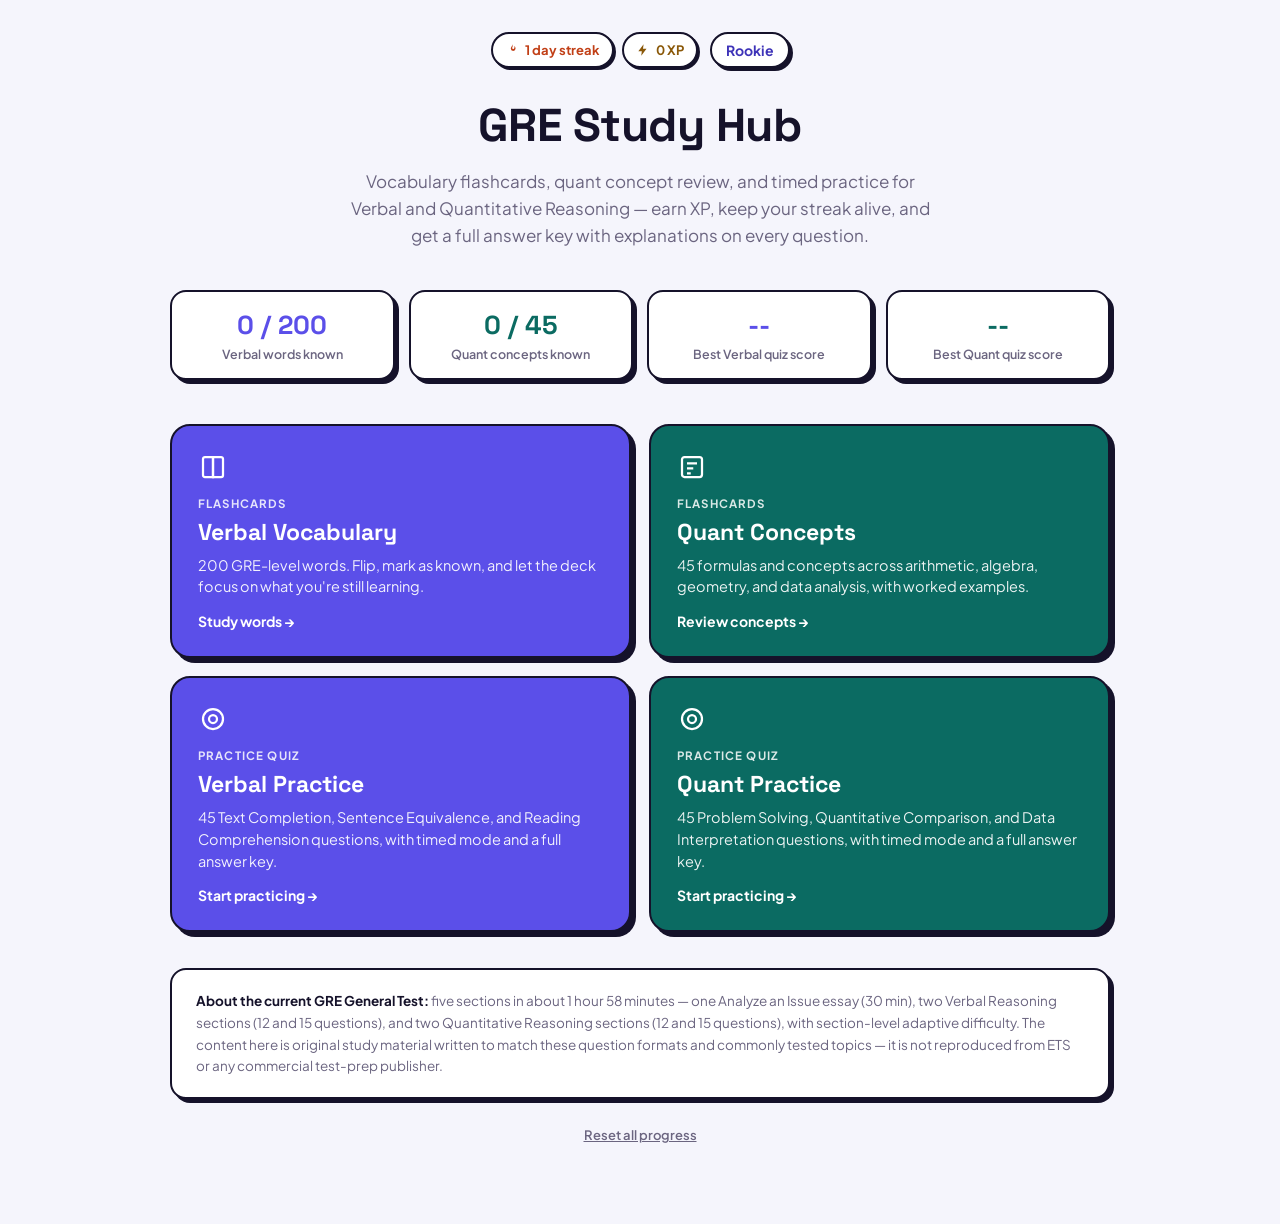
==== index.html @ 875e2285 "V1 upload of GRE prep" ====
<!doctype html>
<html lang="en">
<head>
<meta charset="utf-8">
<meta name="viewport" content="width=device-width, initial-scale=1">
<title>GRE Study Hub</title>
<link rel="stylesheet" href="https://fonts.googleapis.com/css2?family=Space+Grotesk:wght@500;600;700&family=Plus+Jakarta+Sans:wght@400;500;600;700;800&display=swap">
<link rel="stylesheet" href="css/style.css">
</head>
<body>
<div class="wrap">
<div class="inner-wide">

<div style="display:flex;justify-content:center;gap:12px;margin-bottom:28px;" class="pillrow" id="gamify-header-row">
  <div class="pillrow big" id="gamify-header"></div>
  <div class="pill big" id="level-pill" style="color:var(--primary-dark);"></div>
</div>

<div style="text-align:center;margin-bottom:40px;">
<h1 style="font-size:46px;margin-bottom:14px;letter-spacing:-.01em;">GRE Study Hub</h1>
<p style="color:var(--ink-soft);font-size:17px;line-height:1.6;max-width:600px;margin:0 auto;">Vocabulary flashcards, quant concept review, and timed practice for Verbal and Quantitative Reasoning &mdash; earn XP, keep your streak alive, and get a full answer key with explanations on every question.</p>
</div>

<div style="display:grid;grid-template-columns:repeat(4,minmax(0,1fr));gap:14px;margin-bottom:44px;">
<div class="statbox"><div class="num" style="color:var(--verbal);" id="stat-verbal-known"></div><div class="label">Verbal words known</div></div>
<div class="statbox"><div class="num" style="color:var(--quant);" id="stat-quant-known"></div><div class="label">Quant concepts known</div></div>
<div class="statbox"><div class="num" style="color:var(--verbal);" id="stat-verbal-best"></div><div class="label">Best Verbal quiz score</div></div>
<div class="statbox"><div class="num" style="color:var(--quant);" id="stat-quant-best"></div><div class="label">Best Quant quiz score</div></div>
</div>

<div style="display:grid;grid-template-columns:repeat(2,minmax(0,1fr));gap:18px;margin-bottom:36px;">

<a class="tile tile-verbal" href="verbal-flashcards.html">
<svg class="icon" viewBox="0 0 24 24" width="30" height="30" fill="none" stroke="#fff" stroke-width="1.8" style="margin-bottom:14px;"><path d="M4 5.5C4 4.7 4.7 4 5.5 4H12v16H5.5A1.5 1.5 0 014 18.5v-13z"/><path d="M20 5.5c0-.8-.7-1.5-1.5-1.5H12v16h6.5a1.5 1.5 0 001.5-1.5v-13z"/></svg>
<div class="kicker">Flashcards</div>
<h2>Verbal Vocabulary</h2>
<p id="tile-verbal-desc"></p>
<div class="cta">Study words &rarr;</div>
</a>

<a class="tile tile-quant" href="quant-flashcards.html">
<svg class="icon" viewBox="0 0 24 24" width="30" height="30" fill="none" stroke="#fff" stroke-width="1.8" style="margin-bottom:14px;"><rect x="4" y="4" width="16" height="16" rx="2"/><path d="M8 9h8M8 13h5M8 17h3"/></svg>
<div class="kicker">Flashcards</div>
<h2>Quant Concepts</h2>
<p id="tile-quant-desc"></p>
<div class="cta">Review concepts &rarr;</div>
</a>

<a class="tile tile-verbal" href="verbal-quiz.html">
<svg class="icon" viewBox="0 0 24 24" width="30" height="30" fill="none" stroke="#fff" stroke-width="1.8" style="margin-bottom:14px;"><circle cx="12" cy="12" r="8"/><circle cx="12" cy="12" r="3.2"/></svg>
<div class="kicker">Practice Quiz</div>
<h2>Verbal Practice</h2>
<p id="tile-vq-desc"></p>
<div class="cta">Start practicing &rarr;</div>
</a>

<a class="tile tile-quant" href="quant-quiz.html">
<svg class="icon" viewBox="0 0 24 24" width="30" height="30" fill="none" stroke="#fff" stroke-width="1.8" style="margin-bottom:14px;"><circle cx="12" cy="12" r="8"/><circle cx="12" cy="12" r="3.2"/></svg>
<div class="kicker">Practice Quiz</div>
<h2>Quant Practice</h2>
<p id="tile-qq-desc"></p>
<div class="cta">Start practicing &rarr;</div>
</a>

</div>

<div class="infobox" style="margin-bottom:24px;">
<strong style="color:var(--ink);">About the current GRE General Test:</strong> five sections in about 1 hour 58 minutes &mdash; one Analyze an Issue essay (30 min), two Verbal Reasoning sections (12 and 15 questions), and two Quantitative Reasoning sections (12 and 15 questions), with section-level adaptive difficulty. The content here is original study material written to match these question formats and commonly tested topics &mdash; it is not reproduced from ETS or any commercial test-prep publisher.
</div>

<div style="text-align:center;">
<button class="reset-link" id="reset-all-btn">Reset all progress</button>
</div>

</div>
</div>

<script src="js/data.js"></script>
<script src="js/gamify.js"></script>
<script>
  document.getElementById('tile-verbal-desc').textContent = VOCAB.length + ' GRE-level words. Flip, mark as known, and let the deck focus on what you\'re still learning.';
  document.getElementById('tile-quant-desc').textContent = QUANT_CONCEPTS.length + ' formulas and concepts across arithmetic, algebra, geometry, and data analysis, with worked examples.';
  document.getElementById('tile-vq-desc').textContent = VERBAL_QUESTIONS.length + ' Text Completion, Sentence Equivalence, and Reading Comprehension questions, with timed mode and a full answer key.';
  document.getElementById('tile-qq-desc').textContent = QUANT_QUESTIONS.length + ' Problem Solving, Quantitative Comparison, and Data Interpretation questions, with timed mode and a full answer key.';
</script>
<script src="js/home.js"></script>
</body>
</html>
---- css/style.css ----
/* GRE Study Hub — shared design system */

:root{
  --bg:#F5F5FC; --surface:#FFFFFF; --ink:#15122A; --ink-soft:#6B6580; --line:#E7E4F5;
  --primary:#5B4FE9; --primary-dark:#3E33B8; --primary-soft:#ECEBFF;
  --verbal:#5B4FE9; --verbal-dark:#3E33B8; --verbal-soft:#ECEBFF;
  --quant:#0B6B62; --quant-dark:#084F49; --quant-soft:#DDF5F2;
  --good:#16A34A; --good-dark:#0E7A38; --good-soft:#DDF7E6;
  --bad:#F43F5E; --bad-dark:#BE123C; --bad-soft:#FFE3E8;
  --xp:#F5A623; --xp-dark:#8A5808; --xp-soft:#FFF3DE;
  --streak:#FB6B3A; --streak-dark:#C13F16; --streak-soft:#FFE7DD;
  --section:var(--primary); --section-dark:var(--primary-dark); --section-soft:var(--primary-soft);
}
body.section-verbal{ --section:var(--verbal); --section-dark:var(--verbal-dark); --section-soft:var(--verbal-soft); }
body.section-quant{ --section:var(--quant); --section-dark:var(--quant-dark); --section-soft:var(--quant-soft); }

*{box-sizing:border-box;}
body{margin:0;background:var(--bg);color:var(--ink);font-family:'Plus Jakarta Sans',sans-serif;}
h1,h2,h3{font-family:'Space Grotesk',sans-serif;font-weight:700;margin:0;}
a{color:var(--section-dark);}
button{font-family:inherit;cursor:pointer;}
input,label{font-family:inherit;}

.wrap{width:100%;min-height:100vh;display:flex;flex-direction:column;align-items:center;padding:32px 24px 80px;}
.inner{width:100%;max-width:760px;}
.inner-wide{width:100%;max-width:940px;}

.topbar{display:flex;justify-content:space-between;align-items:center;margin-bottom:16px;flex-wrap:wrap;gap:10px;}
.home-link{font-size:14px;color:var(--ink-soft);text-decoration:none;font-weight:700;}
.pillrow{display:flex;gap:8px;}

.pill{display:inline-flex;align-items:center;gap:6px;background:var(--surface);border:2px solid var(--ink);border-radius:999px;padding:6px 12px;font-weight:700;font-size:13px;box-shadow:2px 2px 0 var(--ink);}
.pill.big{padding:7px 14px;font-size:14px;box-shadow:3px 3px 0 var(--ink);}
.icon{display:block;}

/* Home tiles */
.tile{display:block;border-radius:20px;padding:26px;text-decoration:none;color:#fff;border:2px solid var(--ink);box-shadow:5px 5px 0 var(--ink);transition:transform .08s, box-shadow .08s;position:relative;overflow:hidden;}
.tile:hover{transform:translate(-2px,-2px);box-shadow:7px 7px 0 var(--ink);}
.tile:active{transform:translate(1px,1px);box-shadow:2px 2px 0 var(--ink);}
.tile-verbal{background:var(--verbal);}
.tile-quant{background:var(--quant);}
.tile .kicker{font-size:11.5px;letter-spacing:.1em;text-transform:uppercase;opacity:.85;margin-bottom:6px;font-weight:700;}
.tile h2{font-size:23px;margin-bottom:8px;color:#fff;}
.tile p{opacity:.92;font-size:14.5px;line-height:1.5;margin:0 0 14px 0;}
.tile .cta{font-weight:700;font-size:14px;}

.statbox{background:var(--surface);border:2px solid var(--ink);border-radius:16px;padding:16px 18px;text-align:center;box-shadow:4px 4px 0 var(--ink);}
.statbox .num{font-family:'Space Grotesk',sans-serif;font-size:26px;font-weight:700;}
.statbox .label{font-size:12.5px;color:var(--ink-soft);margin-top:4px;font-weight:600;}

.infobox{background:var(--surface);border:2px solid var(--ink);border-radius:16px;padding:20px 24px;font-size:13.5px;color:var(--ink-soft);line-height:1.6;box-shadow:4px 4px 0 var(--ink);}
.reset-link{background:none;border:none;color:var(--ink-soft);font-size:13px;text-decoration:underline;font-weight:600;}

/* Progress bar */
.progress-track{height:14px;background:var(--surface);border:2px solid var(--ink);border-radius:999px;overflow:hidden;}
.progress-track.thin{height:12px;}
.progress-fill{height:100%;background:var(--section);transition:width .3s;}

/* Flashcards */
.flip-outer{perspective:1400px;cursor:pointer;background:none;border:none;padding:0;width:100%;display:block;text-align:left;font:inherit;color:inherit;position:relative;}
.flash-card{position:relative;width:100%;height:300px;transform-style:preserve-3d;transition:transform .45s cubic-bezier(.2,.8,.3,1);}
.flash-card.flipped{transform:rotateY(180deg);}
.flip-face{position:absolute;inset:0;backface-visibility:hidden;border-radius:20px;border:3px solid var(--ink);background:var(--surface);display:flex;flex-direction:column;align-items:center;justify-content:center;text-align:center;padding:32px;box-shadow:6px 6px 0 var(--ink);overflow:auto;}
.flip-face.front-face{background:var(--section-soft);}
.flip-back{transform:rotateY(180deg);}
.burst{position:absolute;top:-14px;right:-6px;background:var(--xp);border:2px solid var(--ink);border-radius:999px;padding:3px 10px;font-size:12px;font-weight:800;color:var(--ink);animation:pop .6s ease-out;pointer-events:none;}
@keyframes pop{0%{transform:scale(.3) translateY(6px);opacity:0;}40%{transform:scale(1.15);opacity:1;}100%{transform:scale(1) translateY(-6px);opacity:0;}}
.hidden{display:none !important;}

/* Buttons */
.ctrl-btn{border:3px solid var(--ink);background:var(--surface);color:var(--ink);border-radius:14px;padding:11px 18px 8px;font-size:14px;font-weight:700;border-bottom-width:6px;transition:transform .05s, border-bottom-width .05s;min-height:44px;}
.ctrl-btn:active{transform:translateY(3px);border-bottom-width:3px;}
.act-btn{border:3px solid var(--ink);border-radius:14px;padding:13px 26px 10px;font-size:15px;font-weight:800;color:#fff;border-bottom-width:6px;transition:transform .05s, border-bottom-width .05s;text-transform:uppercase;letter-spacing:.03em;}
.act-btn:active{transform:translateY(3px);border-bottom-width:3px;}
.act-btn.good{background:var(--good);border-color:var(--good-dark);}
.act-btn.bad{background:var(--bad);border-color:var(--bad-dark);}
.start-btn{border:3px solid var(--good-dark);border-radius:14px;padding:15px 28px 12px;font-size:16px;font-weight:800;color:#fff;background:var(--good);width:100%;border-bottom-width:6px;transition:transform .05s, border-bottom-width .05s;text-transform:uppercase;letter-spacing:.03em;}
.start-btn:active{transform:translateY(3px);border-bottom-width:3px;}
.start-btn.inline{width:auto;padding:11px 24px 8px;text-transform:none;letter-spacing:normal;}

/* Quiz */
.filter-btn{border:3px solid var(--ink);background:var(--surface);color:var(--ink);border-radius:14px;padding:13px 16px 10px;font-size:14px;font-weight:700;text-align:left;width:100%;border-bottom-width:6px;transition:transform .05s, border-bottom-width .05s;}
.filter-btn:active{transform:translateY(3px);border-bottom-width:3px;}
.filter-btn.active{border-color:var(--section-dark);background:var(--section-soft);color:var(--section-dark);}
.filter-count{display:block;font-weight:600;font-size:12.5px;color:var(--ink-soft);margin-top:2px;}

.choice{display:block;width:100%;text-align:left;border:3px solid var(--ink);background:var(--surface);border-radius:14px;padding:14px 16px 11px;font-size:15px;line-height:1.5;margin-bottom:10px;color:var(--ink);border-bottom-width:5px;transition:transform .05s, border-bottom-width .05s;}
.choice:active{transform:translateY(2px);border-bottom-width:3px;}
.choice.selected{border-color:var(--section-dark);background:var(--section-soft);}
.choice.correct{border-color:var(--good-dark);background:var(--good-soft);}
.choice.incorrect{border-color:var(--bad-dark);background:var(--bad-soft);}
.choice.dim{opacity:.5;}

.context-box{background:var(--surface);border:3px solid var(--ink);border-radius:16px;padding:18px 20px;margin-bottom:18px;font-size:15px;line-height:1.6;white-space:pre-line;box-shadow:5px 5px 0 var(--ink);}
.context-box .label{font-weight:800;margin-bottom:6px;color:var(--section-dark);}

.badge{display:inline-block;font-size:12px;font-weight:800;padding:4px 12px;border-radius:999px;text-transform:uppercase;letter-spacing:.03em;}
.badge-good{background:var(--good-soft);color:var(--good-dark);border:2px solid var(--good-dark);}
.badge-bad{background:var(--bad-soft);color:var(--bad-dark);border:2px solid var(--bad-dark);}

.review-card{background:var(--surface);border:3px solid var(--ink);border-radius:16px;padding:20px;margin-bottom:16px;box-shadow:5px 5px 0 var(--ink);}
.review-card .kicker{font-size:12px;letter-spacing:.06em;text-transform:uppercase;color:var(--ink-soft);font-weight:800;}
.review-card .field-label{font-size:13px;color:var(--ink-soft);font-weight:800;margin-bottom:2px;}
.review-card .field-value{font-size:14px;margin-bottom:10px;}

.stat-pill{background:var(--surface);border:2px solid var(--ink);border-radius:999px;padding:6px 14px;font-size:13px;color:var(--ink-soft);font-weight:700;box-shadow:2px 2px 0 var(--ink);display:inline-block;}
.star{display:inline-block;margin:0 3px;}
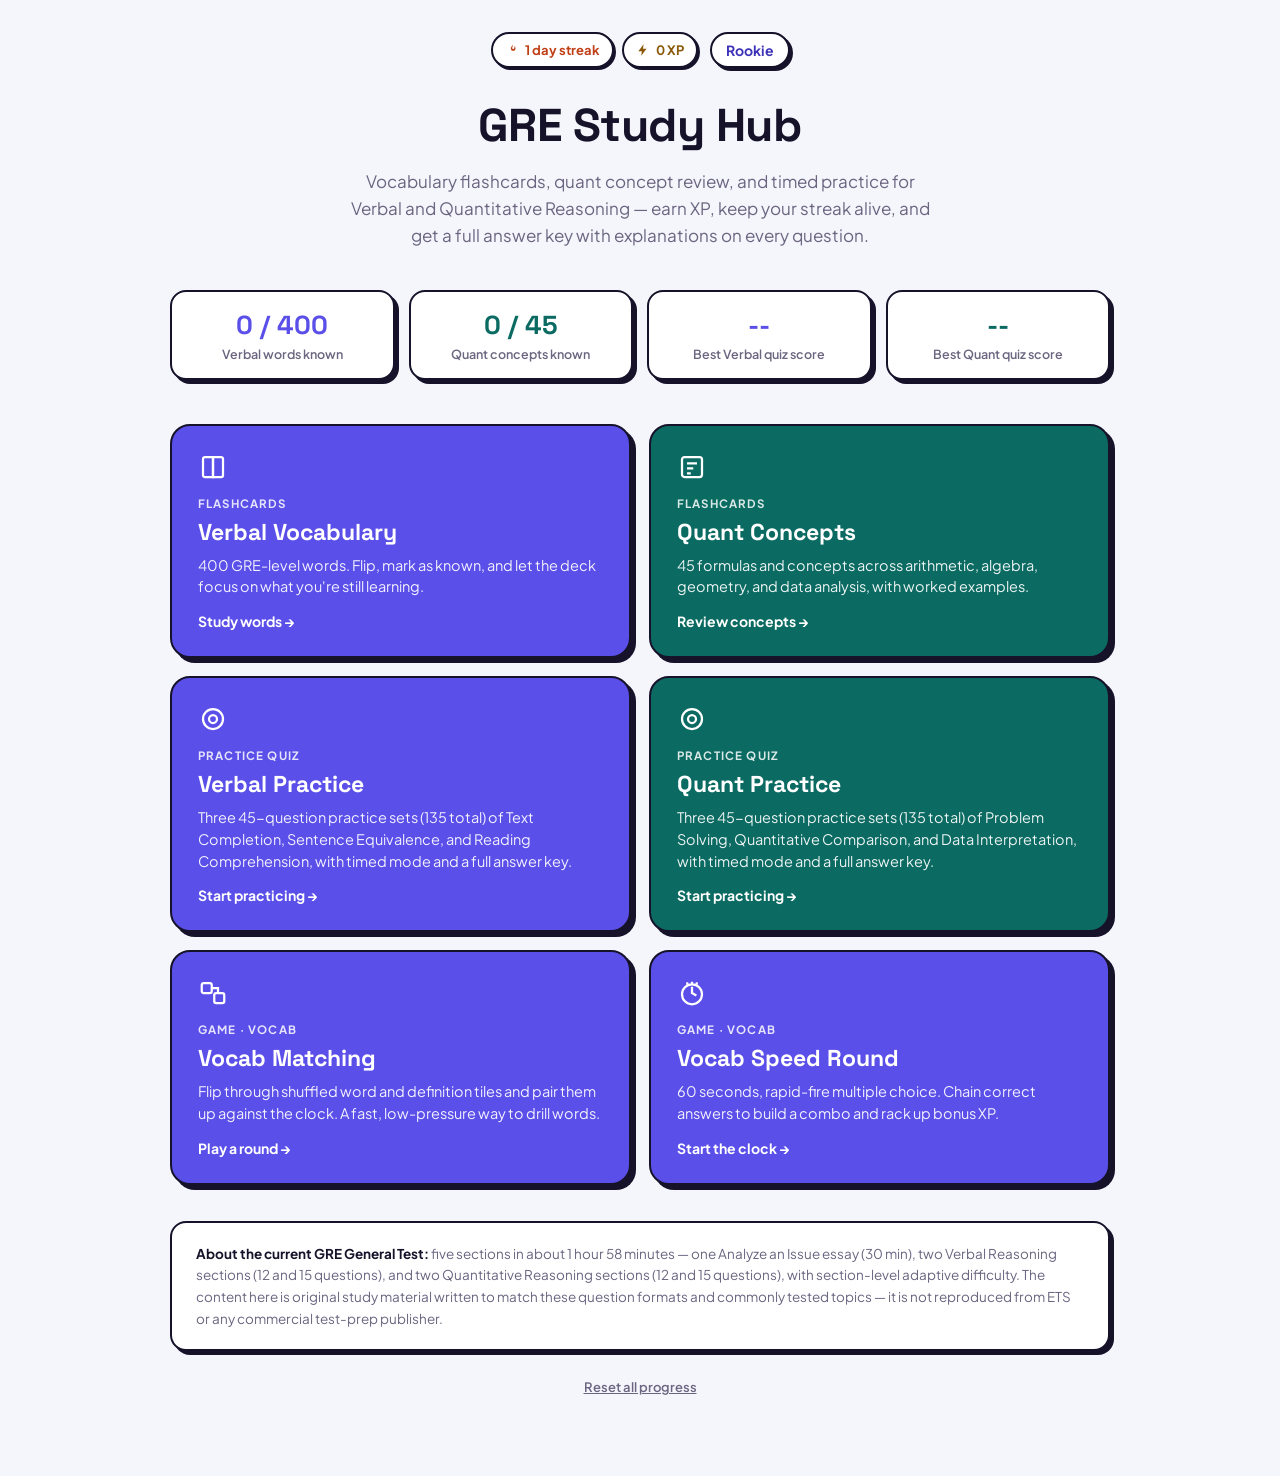
==== commit b808963e: "V2, expanded vocab set with more practice sets. Added new game modes" ====
--- a/index.html
+++ b/index.html
@@ -62,6 +62,22 @@
 <div class="cta">Start practicing &rarr;</div>
 </a>
 
+<a class="tile tile-verbal" href="vocab-match.html">
+<svg class="icon" viewBox="0 0 24 24" width="30" height="30" fill="none" stroke="#fff" stroke-width="1.8" style="margin-bottom:14px;"><rect x="3" y="4" width="8" height="8" rx="1.5"/><rect x="13" y="12" width="8" height="8" rx="1.5"/><path d="M11 8h4M16 12V8h-1"/></svg>
+<div class="kicker">Game &middot; Vocab</div>
+<h2>Vocab Matching</h2>
+<p>Flip through shuffled word and definition tiles and pair them up against the clock. A fast, low-pressure way to drill words.</p>
+<div class="cta">Play a round &rarr;</div>
+</a>
+
+<a class="tile tile-verbal" href="vocab-speed.html">
+<svg class="icon" viewBox="0 0 24 24" width="30" height="30" fill="none" stroke="#fff" stroke-width="1.8" style="margin-bottom:14px;"><path d="M12 7v5l3.5 2"/><circle cx="12" cy="13" r="8"/><path d="M12 3v2M8 3.5l.5 1.8M16 3.5l-.5 1.8"/></svg>
+<div class="kicker">Game &middot; Vocab</div>
+<h2>Vocab Speed Round</h2>
+<p>60 seconds, rapid-fire multiple choice. Chain correct answers to build a combo and rack up bonus XP.</p>
+<div class="cta">Start the clock &rarr;</div>
+</a>
+
 </div>
 
 <div class="infobox" style="margin-bottom:24px;">
@@ -80,8 +96,8 @@
 <script>
   document.getElementById('tile-verbal-desc').textContent = VOCAB.length + ' GRE-level words. Flip, mark as known, and let the deck focus on what you\'re still learning.';
   document.getElementById('tile-quant-desc').textContent = QUANT_CONCEPTS.length + ' formulas and concepts across arithmetic, algebra, geometry, and data analysis, with worked examples.';
-  document.getElementById('tile-vq-desc').textContent = VERBAL_QUESTIONS.length + ' Text Completion, Sentence Equivalence, and Reading Comprehension questions, with timed mode and a full answer key.';
-  document.getElementById('tile-qq-desc').textContent = QUANT_QUESTIONS.length + ' Problem Solving, Quantitative Comparison, and Data Interpretation questions, with timed mode and a full answer key.';
+  document.getElementById('tile-vq-desc').textContent = 'Three 45-question practice sets (' + VERBAL_QUESTIONS.length + ' total) of Text Completion, Sentence Equivalence, and Reading Comprehension, with timed mode and a full answer key.';
+  document.getElementById('tile-qq-desc').textContent = 'Three 45-question practice sets (' + QUANT_QUESTIONS.length + ' total) of Problem Solving, Quantitative Comparison, and Data Interpretation, with timed mode and a full answer key.';
 </script>
 <script src="js/home.js"></script>
 </body>
--- a/css/style.css
+++ b/css/style.css
@@ -105,3 +105,31 @@
 
 .stat-pill{background:var(--surface);border:2px solid var(--ink);border-radius:999px;padding:6px 14px;font-size:13px;color:var(--ink-soft);font-weight:700;box-shadow:2px 2px 0 var(--ink);display:inline-block;}
 .star{display:inline-block;margin:0 3px;}
+
+/* Mini stat row (used on game pages) */
+.mini-stats{display:grid;grid-template-columns:repeat(3,minmax(0,1fr));gap:10px;margin-bottom:20px;}
+.mini-stat{background:var(--surface);border:2px solid var(--ink);border-radius:14px;padding:10px 8px;text-align:center;box-shadow:3px 3px 0 var(--ink);}
+.mini-stat .num{font-family:'Space Grotesk',sans-serif;font-size:20px;font-weight:700;}
+.mini-stat .label{font-size:11px;color:var(--ink-soft);font-weight:700;text-transform:uppercase;letter-spacing:.04em;margin-top:2px;}
+
+/* Matching game */
+.match-banner{background:var(--good-soft);border:3px solid var(--good-dark);border-radius:16px;padding:16px 18px;margin-bottom:18px;box-shadow:5px 5px 0 var(--ink);display:flex;justify-content:space-between;align-items:center;gap:12px;flex-wrap:wrap;}
+.match-banner .headline{font-family:'Space Grotesk',sans-serif;font-weight:700;font-size:17px;color:var(--good-dark);}
+.match-banner .sub{font-size:13px;color:var(--ink-soft);font-weight:600;}
+.match-grid{display:grid;grid-template-columns:repeat(2,minmax(0,1fr));gap:9px;}
+@media(min-width:640px){.match-grid{grid-template-columns:repeat(4,minmax(0,1fr));}}
+.match-tile{border:3px solid var(--ink);background:var(--surface);border-radius:14px;padding:12px 10px 9px;min-height:92px;display:flex;align-items:center;justify-content:center;text-align:center;border-bottom-width:6px;transition:transform .05s, border-bottom-width .05s, opacity .25s, background .15s;}
+.match-tile:not(.matched):active{transform:translateY(2px);border-bottom-width:3px;}
+.match-tile.word{background:var(--section-soft);color:var(--section-dark);font-family:'Space Grotesk',sans-serif;font-size:16px;font-weight:700;}
+.match-tile.def{font-weight:600;font-size:12.5px;line-height:1.35;color:var(--ink);}
+.match-tile.selected{border-color:var(--xp-dark);box-shadow:inset 0 0 0 3px var(--xp);}
+.match-tile.matched{background:var(--good-soft);border-color:var(--good-dark);opacity:.45;}
+.match-tile.wrong{background:var(--bad-soft);border-color:var(--bad-dark);}
+
+/* Speed round */
+.speed-timer-track{height:16px;background:var(--surface);border:2px solid var(--ink);border-radius:999px;overflow:hidden;margin-bottom:22px;}
+.speed-timer-fill{height:100%;background:var(--streak);transition:width .9s linear;}
+.speed-word-card{background:var(--section-soft);border:3px solid var(--ink);border-radius:20px;padding:30px 24px;text-align:center;margin-bottom:20px;box-shadow:6px 6px 0 var(--ink);}
+.speed-word{font-family:'Space Grotesk',sans-serif;font-size:32px;font-weight:700;color:var(--section-dark);}
+.speed-sub{font-size:13px;color:var(--ink-soft);margin-top:6px;font-weight:600;}
+.choice.locked{pointer-events:none;}
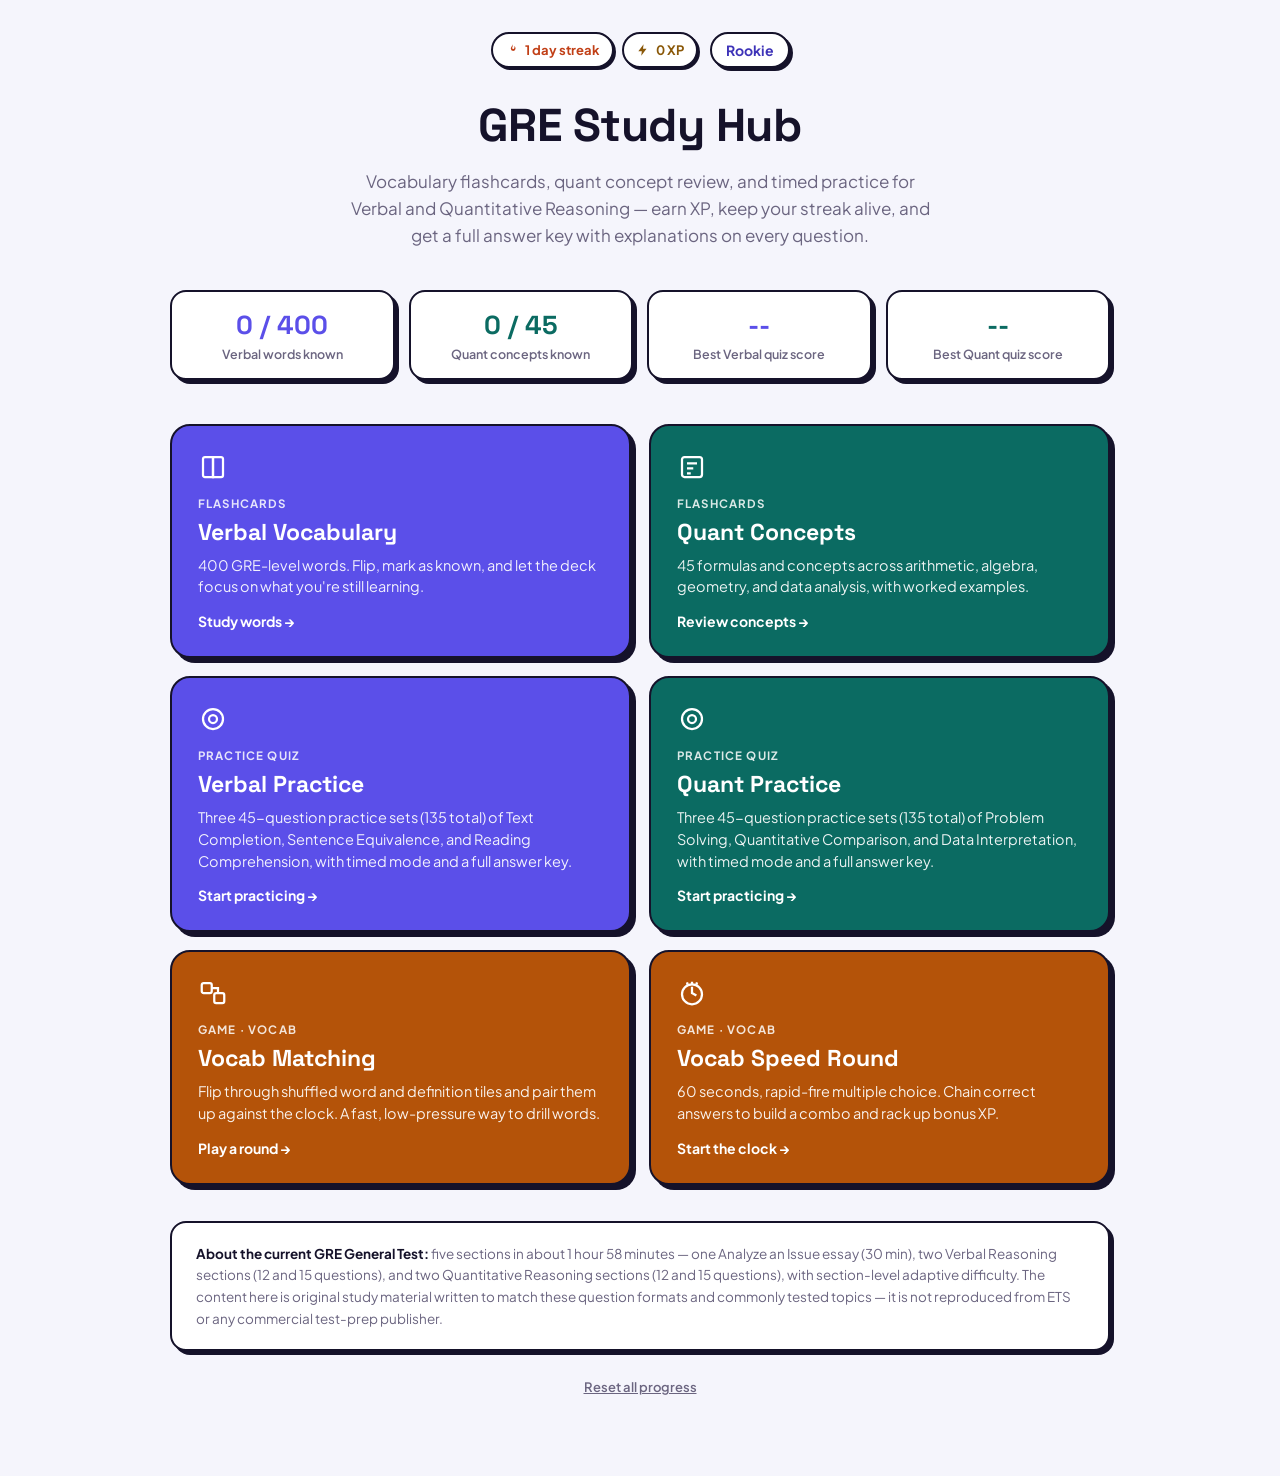
==== commit 119ed423: "Change colors" ====
--- a/index.html
+++ b/index.html
@@ -62,7 +62,7 @@
 <div class="cta">Start practicing &rarr;</div>
 </a>
 
-<a class="tile tile-verbal" href="vocab-match.html">
+<a class="tile tile-games" href="vocab-match.html">
 <svg class="icon" viewBox="0 0 24 24" width="30" height="30" fill="none" stroke="#fff" stroke-width="1.8" style="margin-bottom:14px;"><rect x="3" y="4" width="8" height="8" rx="1.5"/><rect x="13" y="12" width="8" height="8" rx="1.5"/><path d="M11 8h4M16 12V8h-1"/></svg>
 <div class="kicker">Game &middot; Vocab</div>
 <h2>Vocab Matching</h2>
@@ -70,7 +70,7 @@
 <div class="cta">Play a round &rarr;</div>
 </a>
 
-<a class="tile tile-verbal" href="vocab-speed.html">
+<a class="tile tile-games" href="vocab-speed.html">
 <svg class="icon" viewBox="0 0 24 24" width="30" height="30" fill="none" stroke="#fff" stroke-width="1.8" style="margin-bottom:14px;"><path d="M12 7v5l3.5 2"/><circle cx="12" cy="13" r="8"/><path d="M12 3v2M8 3.5l.5 1.8M16 3.5l-.5 1.8"/></svg>
 <div class="kicker">Game &middot; Vocab</div>
 <h2>Vocab Speed Round</h2>
--- a/css/style.css
+++ b/css/style.css
@@ -5,6 +5,7 @@
   --primary:#5B4FE9; --primary-dark:#3E33B8; --primary-soft:#ECEBFF;
   --verbal:#5B4FE9; --verbal-dark:#3E33B8; --verbal-soft:#ECEBFF;
   --quant:#0B6B62; --quant-dark:#084F49; --quant-soft:#DDF5F2;
+  --games:#B45309; --games-dark:#7C3A08; --games-soft:#FDECC8;
   --good:#16A34A; --good-dark:#0E7A38; --good-soft:#DDF7E6;
   --bad:#F43F5E; --bad-dark:#BE123C; --bad-soft:#FFE3E8;
   --xp:#F5A623; --xp-dark:#8A5808; --xp-soft:#FFF3DE;
@@ -13,6 +14,7 @@
 }
 body.section-verbal{ --section:var(--verbal); --section-dark:var(--verbal-dark); --section-soft:var(--verbal-soft); }
 body.section-quant{ --section:var(--quant); --section-dark:var(--quant-dark); --section-soft:var(--quant-soft); }
+body.section-games{ --section:var(--games); --section-dark:var(--games-dark); --section-soft:var(--games-soft); }
 
 *{box-sizing:border-box;}
 body{margin:0;background:var(--bg);color:var(--ink);font-family:'Plus Jakarta Sans',sans-serif;}
@@ -39,6 +41,7 @@
 .tile:active{transform:translate(1px,1px);box-shadow:2px 2px 0 var(--ink);}
 .tile-verbal{background:var(--verbal);}
 .tile-quant{background:var(--quant);}
+.tile-games{background:var(--games);}
 .tile .kicker{font-size:11.5px;letter-spacing:.1em;text-transform:uppercase;opacity:.85;margin-bottom:6px;font-weight:700;}
 .tile h2{font-size:23px;margin-bottom:8px;color:#fff;}
 .tile p{opacity:.92;font-size:14.5px;line-height:1.5;margin:0 0 14px 0;}
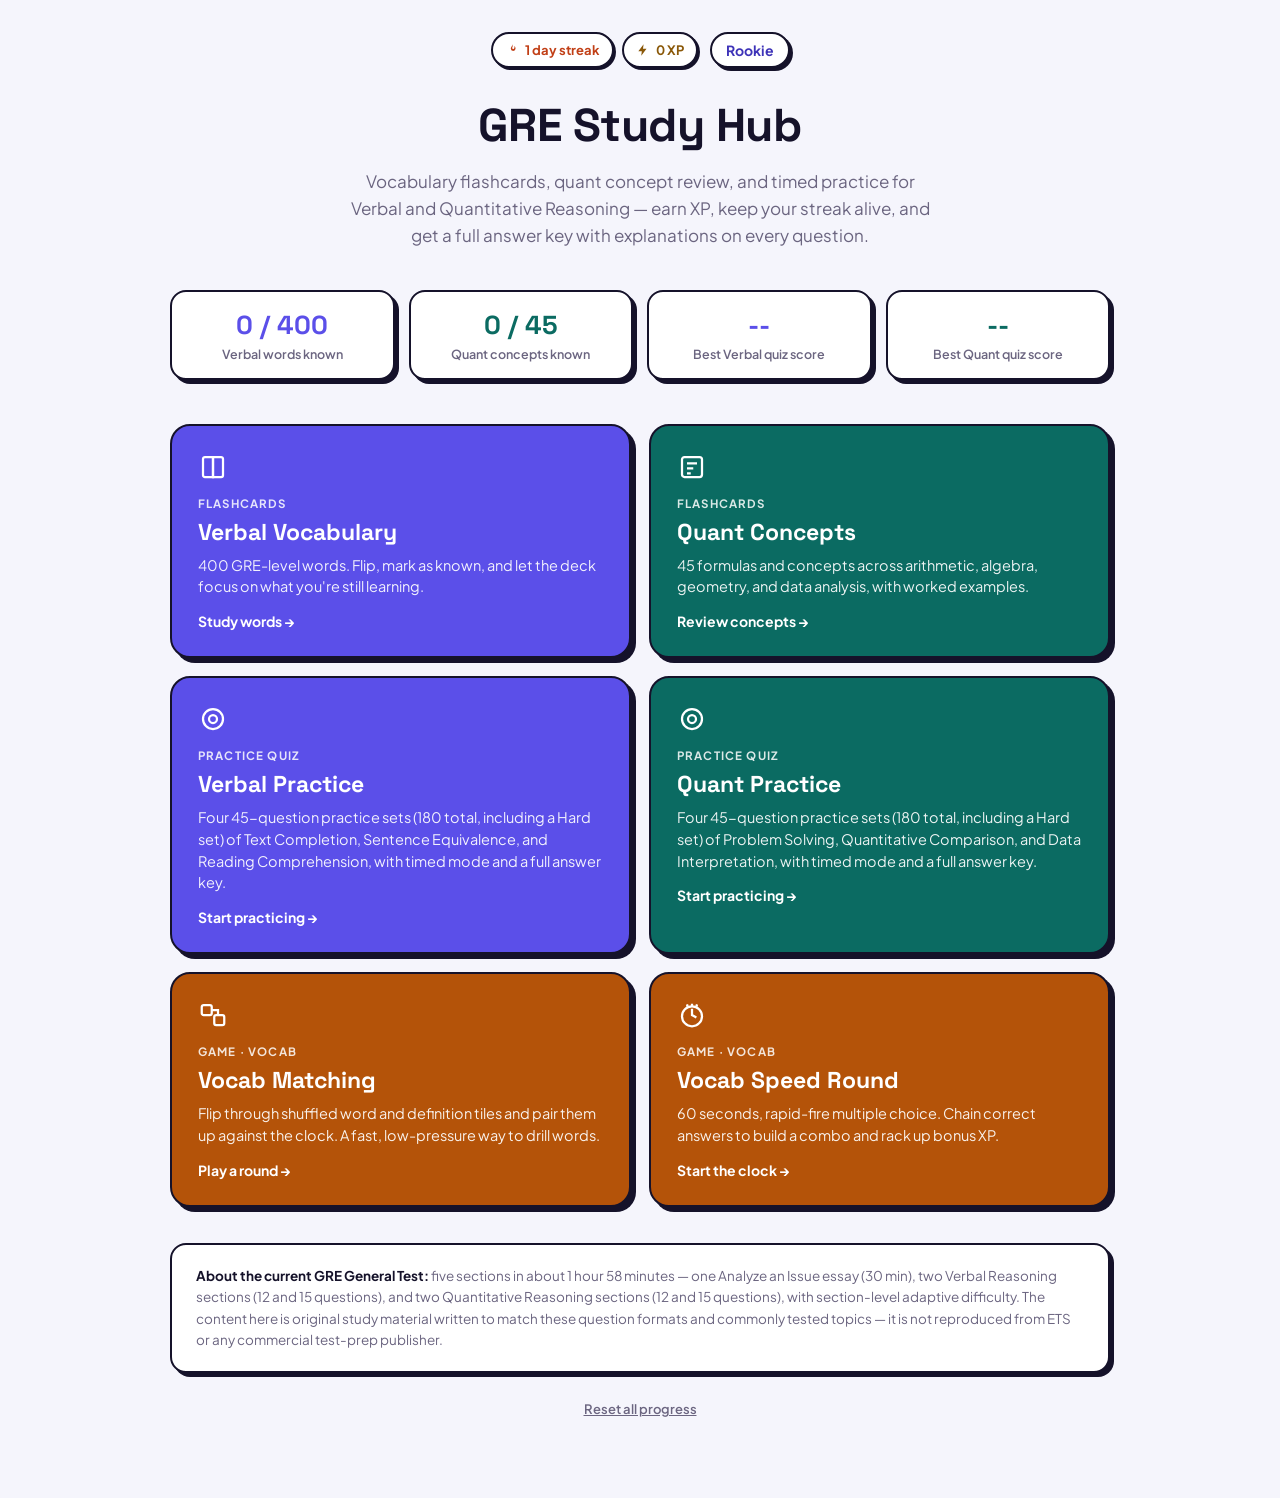
==== commit 4d0f532c: "V3: add a Hard practice set (Set 4) for Verbal and Quant - 45 new original questions per section (18" ====
--- a/index.html
+++ b/index.html
@@ -5,7 +5,7 @@
 <meta name="viewport" content="width=device-width, initial-scale=1">
 <title>GRE Study Hub</title>
 <link rel="stylesheet" href="https://fonts.googleapis.com/css2?family=Space+Grotesk:wght@500;600;700&family=Plus+Jakarta+Sans:wght@400;500;600;700;800&display=swap">
-<link rel="stylesheet" href="css/style.css">
+<link rel="stylesheet" href="css/style.css?v=__BUILD_ID__">
 </head>
 <body>
 <div class="wrap">
@@ -91,14 +91,14 @@
 </div>
 </div>
 
-<script src="js/data.js"></script>
-<script src="js/gamify.js"></script>
+<script src="js/data.js?v=__BUILD_ID__"></script>
+<script src="js/gamify.js?v=__BUILD_ID__"></script>
 <script>
   document.getElementById('tile-verbal-desc').textContent = VOCAB.length + ' GRE-level words. Flip, mark as known, and let the deck focus on what you\'re still learning.';
   document.getElementById('tile-quant-desc').textContent = QUANT_CONCEPTS.length + ' formulas and concepts across arithmetic, algebra, geometry, and data analysis, with worked examples.';
-  document.getElementById('tile-vq-desc').textContent = 'Three 45-question practice sets (' + VERBAL_QUESTIONS.length + ' total) of Text Completion, Sentence Equivalence, and Reading Comprehension, with timed mode and a full answer key.';
-  document.getElementById('tile-qq-desc').textContent = 'Three 45-question practice sets (' + QUANT_QUESTIONS.length + ' total) of Problem Solving, Quantitative Comparison, and Data Interpretation, with timed mode and a full answer key.';
+  document.getElementById('tile-vq-desc').textContent = 'Four 45-question practice sets (' + VERBAL_QUESTIONS.length + ' total, including a Hard set) of Text Completion, Sentence Equivalence, and Reading Comprehension, with timed mode and a full answer key.';
+  document.getElementById('tile-qq-desc').textContent = 'Four 45-question practice sets (' + QUANT_QUESTIONS.length + ' total, including a Hard set) of Problem Solving, Quantitative Comparison, and Data Interpretation, with timed mode and a full answer key.';
 </script>
-<script src="js/home.js"></script>
+<script src="js/home.js?v=__BUILD_ID__"></script>
 </body>
 </html>
--- a/css/style.css
+++ b/css/style.css
@@ -85,6 +85,7 @@
 .filter-btn{border:3px solid var(--ink);background:var(--surface);color:var(--ink);border-radius:14px;padding:13px 16px 10px;font-size:14px;font-weight:700;text-align:left;width:100%;border-bottom-width:6px;transition:transform .05s, border-bottom-width .05s;}
 .filter-btn:active{transform:translateY(3px);border-bottom-width:3px;}
 .filter-btn.active{border-color:var(--section-dark);background:var(--section-soft);color:var(--section-dark);}
+.filter-btn.set-btn-hard.active{border-color:var(--bad-dark);background:var(--bad-soft);color:var(--bad-dark);}
 .filter-count{display:block;font-weight:600;font-size:12.5px;color:var(--ink-soft);margin-top:2px;}
 
 .choice{display:block;width:100%;text-align:left;border:3px solid var(--ink);background:var(--surface);border-radius:14px;padding:14px 16px 11px;font-size:15px;line-height:1.5;margin-bottom:10px;color:var(--ink);border-bottom-width:5px;transition:transform .05s, border-bottom-width .05s;}
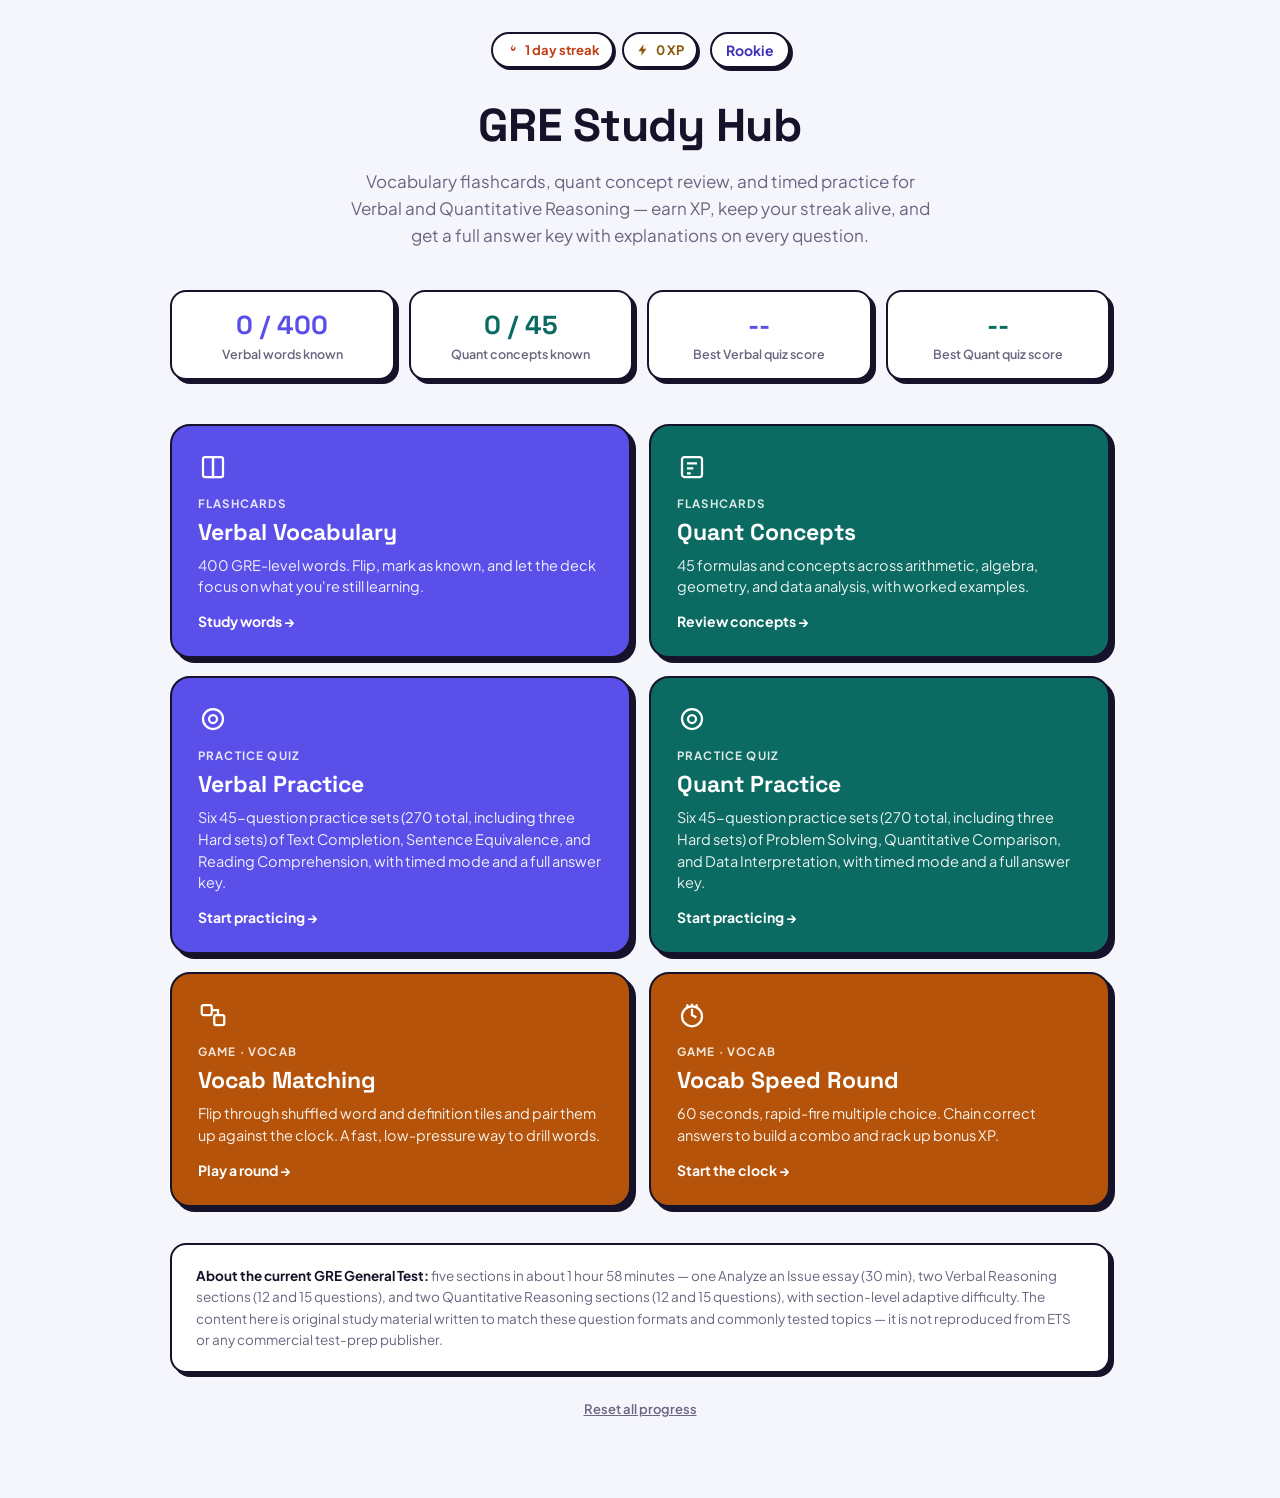
==== commit d349d42f: "V4: quiz attempt history, two more Hard sets (5 & 6), flashcard full-list browse mode - Verbal and Q" ====
--- a/index.html
+++ b/index.html
@@ -96,8 +96,8 @@
 <script>
   document.getElementById('tile-verbal-desc').textContent = VOCAB.length + ' GRE-level words. Flip, mark as known, and let the deck focus on what you\'re still learning.';
   document.getElementById('tile-quant-desc').textContent = QUANT_CONCEPTS.length + ' formulas and concepts across arithmetic, algebra, geometry, and data analysis, with worked examples.';
-  document.getElementById('tile-vq-desc').textContent = 'Four 45-question practice sets (' + VERBAL_QUESTIONS.length + ' total, including a Hard set) of Text Completion, Sentence Equivalence, and Reading Comprehension, with timed mode and a full answer key.';
-  document.getElementById('tile-qq-desc').textContent = 'Four 45-question practice sets (' + QUANT_QUESTIONS.length + ' total, including a Hard set) of Problem Solving, Quantitative Comparison, and Data Interpretation, with timed mode and a full answer key.';
+  document.getElementById('tile-vq-desc').textContent = 'Six 45-question practice sets (' + VERBAL_QUESTIONS.length + ' total, including three Hard sets) of Text Completion, Sentence Equivalence, and Reading Comprehension, with timed mode and a full answer key.';
+  document.getElementById('tile-qq-desc').textContent = 'Six 45-question practice sets (' + QUANT_QUESTIONS.length + ' total, including three Hard sets) of Problem Solving, Quantitative Comparison, and Data Interpretation, with timed mode and a full answer key.';
 </script>
 <script src="js/home.js?v=__BUILD_ID__"></script>
 </body>
--- a/css/style.css
+++ b/css/style.css
@@ -110,6 +110,36 @@
 .stat-pill{background:var(--surface);border:2px solid var(--ink);border-radius:999px;padding:6px 14px;font-size:13px;color:var(--ink-soft);font-weight:700;box-shadow:2px 2px 0 var(--ink);display:inline-block;}
 .star{display:inline-block;margin:0 3px;}
 
+/* Quiz attempt history (setup screen) */
+.history-card{background:var(--surface);border:2px solid var(--ink);border-radius:14px;padding:12px 16px;margin-bottom:10px;box-shadow:3px 3px 0 var(--ink);display:flex;justify-content:space-between;align-items:center;gap:12px;}
+.history-meta{font-size:12px;color:var(--ink-soft);font-weight:700;text-transform:uppercase;letter-spacing:.03em;margin-bottom:3px;}
+.history-score{font-size:16px;font-weight:800;}
+.history-pct{font-size:13px;color:var(--ink-soft);font-weight:600;}
+.history-review-btn{padding:8px 16px 6px;font-size:13px;flex-shrink:0;}
+#history-empty{font-size:14px;color:var(--ink-soft);font-weight:600;}
+
+/* Flashcard view toggle + full-list browse mode */
+.view-toggle{display:flex;gap:8px;margin-bottom:20px;}
+.view-toggle-btn{border:3px solid var(--ink);background:var(--surface);color:var(--ink);border-radius:14px;padding:10px 18px 8px;font-size:13.5px;font-weight:800;border-bottom-width:5px;transition:transform .05s, border-bottom-width .05s;cursor:pointer;}
+.view-toggle-btn:active{transform:translateY(2px);border-bottom-width:3px;}
+.view-toggle-btn.active{border-color:var(--section-dark);background:var(--section-soft);color:var(--section-dark);}
+
+.list-search-input{flex:1;min-width:160px;padding:11px 14px;border:2px solid var(--ink);border-radius:12px;font-size:14px;font-family:inherit;color:var(--ink);background:var(--surface);}
+.list-search-input:focus{outline:none;border-color:var(--section-dark);}
+
+.word-row{background:var(--surface);border:2px solid var(--ink);border-radius:12px;padding:11px 14px;margin-bottom:8px;box-shadow:2px 2px 0 var(--ink);}
+.word-row.known{border-color:var(--good-dark);}
+.word-row-top{display:flex;align-items:center;gap:12px;cursor:pointer;}
+.word-check{display:flex;align-items:center;flex-shrink:0;}
+.word-check input{width:18px;height:18px;cursor:pointer;accent-color:var(--good-dark);}
+.word-row-main{flex:1;display:flex;flex-direction:column;min-width:0;}
+.word-row-title{font-weight:800;font-size:15px;}
+.word-row-sub{font-size:12.5px;color:var(--ink-soft);font-style:italic;margin-top:1px;}
+.word-row-caret{font-size:11px;color:var(--ink-soft);flex-shrink:0;}
+.word-row-detail{margin-top:10px;padding-top:10px;border-top:2px dashed var(--ink);font-size:14px;line-height:1.55;}
+.word-row-example{margin-top:8px;font-size:13.5px;color:var(--ink-soft);font-style:italic;}
+#word-list-empty{font-size:14px;color:var(--ink-soft);font-weight:600;text-align:center;padding:24px 0;}
+
 /* Mini stat row (used on game pages) */
 .mini-stats{display:grid;grid-template-columns:repeat(3,minmax(0,1fr));gap:10px;margin-bottom:20px;}
 .mini-stat{background:var(--surface);border:2px solid var(--ink);border-radius:14px;padding:10px 8px;text-align:center;box-shadow:3px 3px 0 var(--ink);}
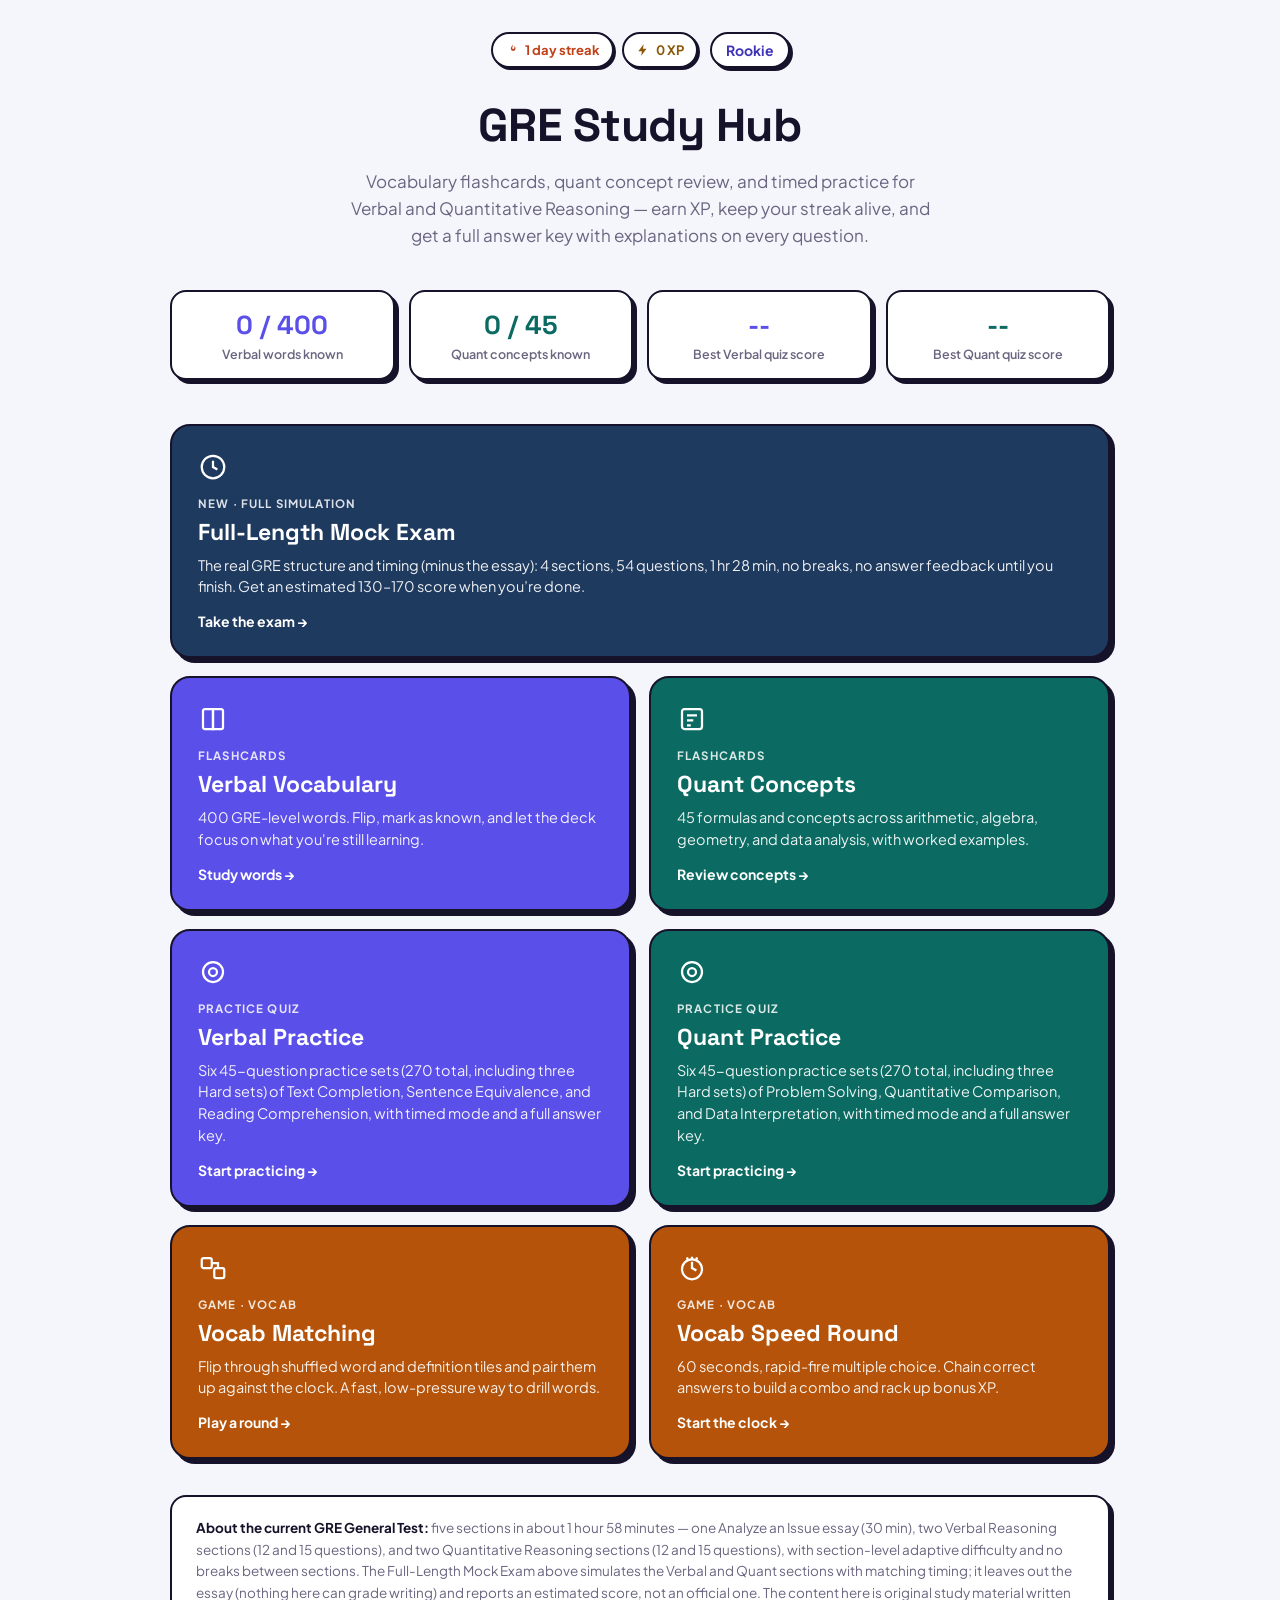
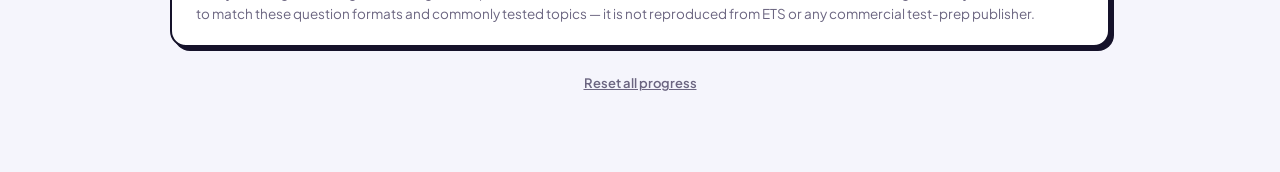
==== commit 051d11b3: "V5: full-length timed mock exam (Verbal + Quant), estimated 130-170 score - New "Full-Length Mock Ex" ====
--- a/index.html
+++ b/index.html
@@ -29,6 +29,14 @@
 </div>
 
 <div style="display:grid;grid-template-columns:repeat(2,minmax(0,1fr));gap:18px;margin-bottom:36px;">
+
+<a class="tile tile-mock" href="mock-exam.html" style="grid-column:1 / -1;">
+<svg class="icon" viewBox="0 0 24 24" width="30" height="30" fill="none" stroke="#fff" stroke-width="1.8" style="margin-bottom:14px;"><circle cx="12" cy="12" r="9"/><path d="M12 7v5l3.5 2"/></svg>
+<div class="kicker">New &middot; Full Simulation</div>
+<h2>Full-Length Mock Exam</h2>
+<p id="tile-mock-desc"></p>
+<div class="cta">Take the exam &rarr;</div>
+</a>
 
 <a class="tile tile-verbal" href="verbal-flashcards.html">
 <svg class="icon" viewBox="0 0 24 24" width="30" height="30" fill="none" stroke="#fff" stroke-width="1.8" style="margin-bottom:14px;"><path d="M4 5.5C4 4.7 4.7 4 5.5 4H12v16H5.5A1.5 1.5 0 014 18.5v-13z"/><path d="M20 5.5c0-.8-.7-1.5-1.5-1.5H12v16h6.5a1.5 1.5 0 001.5-1.5v-13z"/></svg>
@@ -81,7 +89,7 @@
 </div>
 
 <div class="infobox" style="margin-bottom:24px;">
-<strong style="color:var(--ink);">About the current GRE General Test:</strong> five sections in about 1 hour 58 minutes &mdash; one Analyze an Issue essay (30 min), two Verbal Reasoning sections (12 and 15 questions), and two Quantitative Reasoning sections (12 and 15 questions), with section-level adaptive difficulty. The content here is original study material written to match these question formats and commonly tested topics &mdash; it is not reproduced from ETS or any commercial test-prep publisher.
+<strong style="color:var(--ink);">About the current GRE General Test:</strong> five sections in about 1 hour 58 minutes &mdash; one Analyze an Issue essay (30 min), two Verbal Reasoning sections (12 and 15 questions), and two Quantitative Reasoning sections (12 and 15 questions), with section-level adaptive difficulty and no breaks between sections. The Full-Length Mock Exam above simulates the Verbal and Quant sections with matching timing; it leaves out the essay (nothing here can grade writing) and reports an estimated score, not an official one. The content here is original study material written to match these question formats and commonly tested topics &mdash; it is not reproduced from ETS or any commercial test-prep publisher.
 </div>
 
 <div style="text-align:center;">
@@ -94,6 +102,7 @@
 <script src="js/data.js?v=__BUILD_ID__"></script>
 <script src="js/gamify.js?v=__BUILD_ID__"></script>
 <script>
+  document.getElementById('tile-mock-desc').textContent = 'The real GRE structure and timing (minus the essay): 4 sections, 54 questions, 1 hr 28 min, no breaks, no answer feedback until you finish. Get an estimated 130–170 score when you’re done.';
   document.getElementById('tile-verbal-desc').textContent = VOCAB.length + ' GRE-level words. Flip, mark as known, and let the deck focus on what you\'re still learning.';
   document.getElementById('tile-quant-desc').textContent = QUANT_CONCEPTS.length + ' formulas and concepts across arithmetic, algebra, geometry, and data analysis, with worked examples.';
   document.getElementById('tile-vq-desc').textContent = 'Six 45-question practice sets (' + VERBAL_QUESTIONS.length + ' total, including three Hard sets) of Text Completion, Sentence Equivalence, and Reading Comprehension, with timed mode and a full answer key.';
--- a/css/style.css
+++ b/css/style.css
@@ -6,6 +6,7 @@
   --verbal:#5B4FE9; --verbal-dark:#3E33B8; --verbal-soft:#ECEBFF;
   --quant:#0B6B62; --quant-dark:#084F49; --quant-soft:#DDF5F2;
   --games:#B45309; --games-dark:#7C3A08; --games-soft:#FDECC8;
+  --mock:#1E3A5F; --mock-dark:#142A45; --mock-soft:#E3EBF3;
   --good:#16A34A; --good-dark:#0E7A38; --good-soft:#DDF7E6;
   --bad:#F43F5E; --bad-dark:#BE123C; --bad-soft:#FFE3E8;
   --xp:#F5A623; --xp-dark:#8A5808; --xp-soft:#FFF3DE;
@@ -15,6 +16,7 @@
 body.section-verbal{ --section:var(--verbal); --section-dark:var(--verbal-dark); --section-soft:var(--verbal-soft); }
 body.section-quant{ --section:var(--quant); --section-dark:var(--quant-dark); --section-soft:var(--quant-soft); }
 body.section-games{ --section:var(--games); --section-dark:var(--games-dark); --section-soft:var(--games-soft); }
+body.section-mock{ --section:var(--mock); --section-dark:var(--mock-dark); --section-soft:var(--mock-soft); }
 
 *{box-sizing:border-box;}
 body{margin:0;background:var(--bg);color:var(--ink);font-family:'Plus Jakarta Sans',sans-serif;}
@@ -42,6 +44,7 @@
 .tile-verbal{background:var(--verbal);}
 .tile-quant{background:var(--quant);}
 .tile-games{background:var(--games);}
+.tile-mock{background:var(--mock);}
 .tile .kicker{font-size:11.5px;letter-spacing:.1em;text-transform:uppercase;opacity:.85;margin-bottom:6px;font-weight:700;}
 .tile h2{font-size:23px;margin-bottom:8px;color:#fff;}
 .tile p{opacity:.92;font-size:14.5px;line-height:1.5;margin:0 0 14px 0;}
@@ -139,6 +142,38 @@
 .word-row-detail{margin-top:10px;padding-top:10px;border-top:2px dashed var(--ink);font-size:14px;line-height:1.55;}
 .word-row-example{margin-top:8px;font-size:13.5px;color:var(--ink-soft);font-style:italic;}
 #word-list-empty{font-size:14px;color:var(--ink-soft);font-weight:600;text-align:center;padding:24px 0;}
+
+/* Mock exam */
+.exam-banner{background:var(--section);color:#fff;border:2px solid var(--ink);border-radius:16px;padding:14px 18px;margin-bottom:20px;box-shadow:4px 4px 0 var(--ink);display:flex;justify-content:space-between;align-items:center;gap:12px;flex-wrap:wrap;}
+.exam-banner .exam-section-name{font-weight:800;font-size:15px;}
+.exam-banner .exam-section-sub{font-size:12.5px;opacity:.85;margin-top:2px;}
+.exam-banner .exam-timer{font-family:'Space Grotesk',sans-serif;font-size:22px;font-weight:700;white-space:nowrap;}
+.exam-banner .exam-timer.low{color:#FFD9DF;}
+
+.exam-nav-grid{display:flex;flex-wrap:wrap;gap:6px;margin-bottom:20px;}
+.exam-nav-btn{width:36px;height:36px;border:2px solid var(--ink);border-radius:9px;background:var(--surface);color:var(--ink);font-size:12.5px;font-weight:800;display:flex;align-items:center;justify-content:center;padding:0;}
+.exam-nav-btn.answered{background:var(--section-soft);border-color:var(--section-dark);color:var(--section-dark);}
+.exam-nav-btn.current{border-color:var(--ink);box-shadow:2px 2px 0 var(--ink);background:var(--section);color:#fff;}
+
+.exam-disclaimer{background:var(--xp-soft);border:2px solid var(--xp-dark);border-radius:14px;padding:14px 18px;font-size:13px;color:var(--ink);line-height:1.55;margin-bottom:22px;}
+.exam-disclaimer strong{color:var(--xp-dark);}
+
+.score-card-row{display:grid;grid-template-columns:repeat(2,minmax(0,1fr));gap:14px;margin-bottom:18px;}
+.score-card{background:var(--surface);border:3px solid var(--ink);border-radius:18px;padding:20px;text-align:center;box-shadow:5px 5px 0 var(--ink);}
+.score-card .score-label{font-size:12px;letter-spacing:.06em;text-transform:uppercase;color:var(--ink-soft);font-weight:800;margin-bottom:8px;}
+.score-card .score-big{font-family:'Space Grotesk',sans-serif;font-size:40px;font-weight:700;}
+.score-card .score-raw{font-size:13px;color:var(--ink-soft);font-weight:700;margin-top:4px;}
+.score-card .score-pct{font-size:12.5px;color:var(--ink-soft);margin-top:6px;}
+
+.exam-section-header{display:flex;justify-content:space-between;align-items:center;cursor:pointer;background:var(--surface);border:3px solid var(--ink);border-radius:16px;padding:16px 20px;margin-bottom:12px;box-shadow:4px 4px 0 var(--ink);}
+.exam-section-header .name{font-weight:800;font-size:15px;}
+.exam-section-header .score{font-size:14px;font-weight:700;color:var(--ink-soft);}
+.exam-section-header .caret{font-size:12px;color:var(--ink-soft);}
+.exam-section-body{margin-bottom:22px;}
+
+.mock-history-card{background:var(--surface);border:2px solid var(--ink);border-radius:14px;padding:14px 16px;margin-bottom:10px;box-shadow:3px 3px 0 var(--ink);display:flex;justify-content:space-between;align-items:center;gap:12px;flex-wrap:wrap;}
+.mock-history-meta{font-size:12px;color:var(--ink-soft);font-weight:700;text-transform:uppercase;letter-spacing:.03em;margin-bottom:4px;}
+.mock-history-scores{font-size:14px;font-weight:800;}
 
 /* Mini stat row (used on game pages) */
 .mini-stats{display:grid;grid-template-columns:repeat(3,minmax(0,1fr));gap:10px;margin-bottom:20px;}
